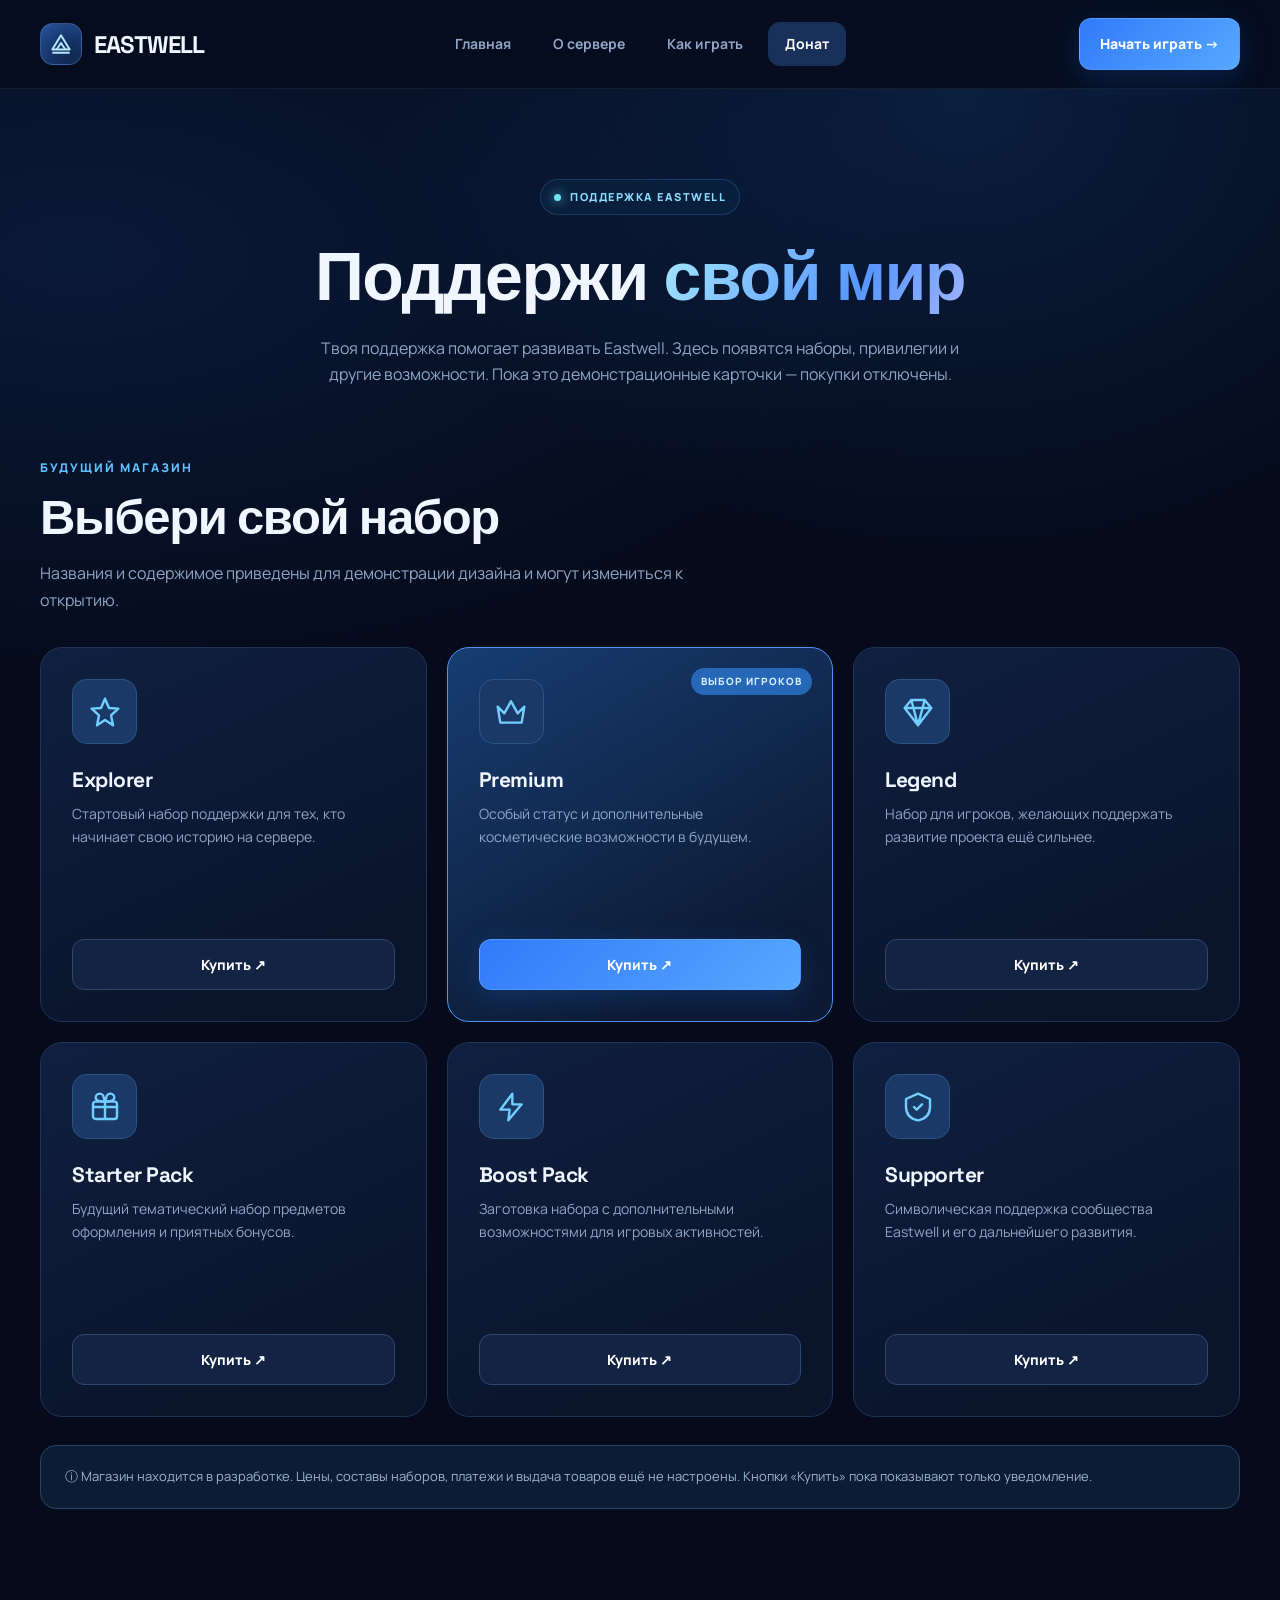
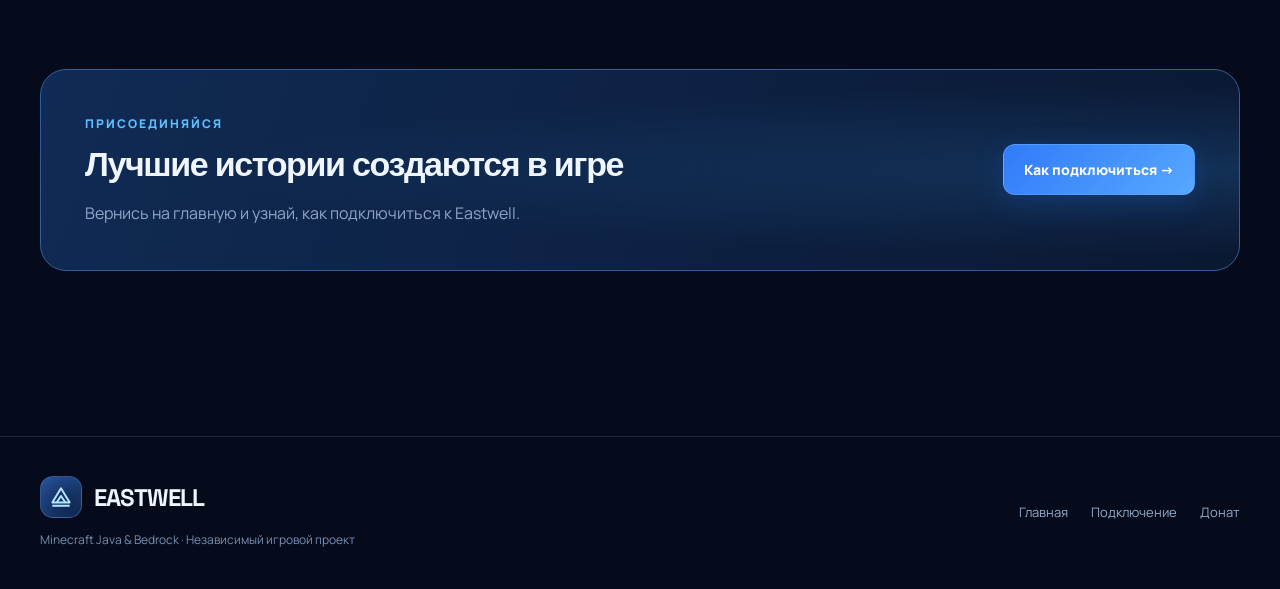
==== donate.html @ 443b8c9d "Build Eastwell website: donate.html" ====
<!doctype html><html lang="ru"><head><meta charset="utf-8"><meta name="viewport" content="width=device-width,initial-scale=1"><meta name="theme-color" content="#050b1b"><meta name="description" content="Поддержка Minecraft сервера Eastwell — будущие наборы и привилегии. Магазин в разработке."><title>Донат — Eastwell Minecraft</title><link rel="icon" href="./assets/favicon.svg" type="image/svg+xml"><link rel="stylesheet" href="./assets/style.css"></head><body><header class="site-header"><div class="wrap nav"><a class="brand" href="./index.html" aria-label="Eastwell — главная"><span class="brand-mark"><svg viewBox="0 0 24 24" fill="none" stroke="currentColor" stroke-width="1.8" stroke-linejoin="round" aria-hidden="true"><path d="m4 17 8-13 8 13H4Z"/><path d="m8 17 4-6 4 6M4 20h16"/></svg></span>EASTWELL</a><nav class="nav-links" id="main-navigation" aria-label="Главная навигация"><a href="./index.html" >Главная</a><a href="./index.html#features">О сервере</a><a href="./index.html#connect">Как играть</a><a href="./donate.html" aria-current="page">Донат</a></nav><a class="nav-action" href="./index.html#connect">Начать играть →</a><button class="menu-toggle" type="button" aria-label="Открыть меню" aria-controls="main-navigation" aria-expanded="false">☰</button></div></header><main class="wrap"><section class="page-hero"><div class="eyebrow"><span class="dot"></span> Поддержка Eastwell</div><h1>Поддержи <span>свой мир</span></h1><p class="page-lead">Твоя поддержка помогает развивать Eastwell. Здесь появятся наборы, привилегии и другие возможности. Пока это демонстрационные карточки — покупки отключены.</p></section><section class="section" style="padding-top:25px"><div class="section-top"><div><div class="section-kicker">Будущий магазин</div><h2>Выбери свой набор</h2><p class="section-desc">Названия и содержимое приведены для демонстрации дизайна и могут измениться к открытию.</p></div></div><div class="donation-grid"><article class="donation-card "><div class="icon-box"><svg viewBox="0 0 24 24" aria-hidden="true"><path d="m12 2 3 7 7 .5-5.5 5 1.5 7.5-6-4-6 4 1.5-7.5-5.5-5L9 9l3-7Z"/></svg></div><h3>Explorer</h3><p>Стартовый набор поддержки для тех, кто начинает свою историю на сервере.</p><button class="btn btn-secondary" data-soon type="button" aria-label="Купить Explorer — скоро">Купить ↗</button></article><article class="donation-card featured"><span class="tag">ВЫБОР ИГРОКОВ</span><div class="icon-box"><svg viewBox="0 0 24 24" aria-hidden="true"><path d="M2 8 7 13l5-9 5 9 5-5-2 12H4L2 8Z"/></svg></div><h3>Premium</h3><p>Особый статус и дополнительные косметические возможности в будущем.</p><button class="btn " data-soon type="button" aria-label="Купить Premium — скоро">Купить ↗</button></article><article class="donation-card "><div class="icon-box"><svg viewBox="0 0 24 24" aria-hidden="true"><path d="m7 3 10 0 5 6-10 13L2 9l5-6Zm-5 6h20M7 3l5 19 5-19"/></svg></div><h3>Legend</h3><p>Набор для игроков, желающих поддержать развитие проекта ещё сильнее.</p><button class="btn btn-secondary" data-soon type="button" aria-label="Купить Legend — скоро">Купить ↗</button></article><article class="donation-card "><div class="icon-box"><svg viewBox="0 0 24 24" aria-hidden="true"><rect x="3" y="8" width="18" height="13" rx="2"/><path d="M12 8v13M3 12h18M12 8S5 8 5 5a3 3 0 0 1 6 0l1 3Zm0 0s7 0 7-3a3 3 0 0 0-6 0l-1 3Z"/></svg></div><h3>Starter Pack</h3><p>Будущий тематический набор предметов оформления и приятных бонусов.</p><button class="btn btn-secondary" data-soon type="button" aria-label="Купить Starter Pack — скоро">Купить ↗</button></article><article class="donation-card "><div class="icon-box"><svg viewBox="0 0 24 24" aria-hidden="true"><path d="m13 2-9 12h7l-1 8 10-12h-7l0-8Z"/></svg></div><h3>Boost Pack</h3><p>Заготовка набора с дополнительными возможностями для игровых активностей.</p><button class="btn btn-secondary" data-soon type="button" aria-label="Купить Boost Pack — скоро">Купить ↗</button></article><article class="donation-card "><div class="icon-box"><svg viewBox="0 0 24 24" aria-hidden="true"><path d="m12 2 9 4v6c0 6-4 9-9 10-5-1-9-4-9-10V6l9-4Z"/><path d="m9 12 2 2 4-4"/></svg></div><h3>Supporter</h3><p>Символическая поддержка сообщества Eastwell и его дальнейшего развития.</p><button class="btn btn-secondary" data-soon type="button" aria-label="Купить Supporter — скоро">Купить ↗</button></article></div><div class="notice">ⓘ Магазин находится в разработке. Цены, составы наборов, платежи и выдача товаров ещё не настроены. Кнопки «Купить» пока показывают только уведомление.</div></section><section class="section"><div class="cta-panel"><div><div class="section-kicker">Присоединяйся</div><h2>Лучшие истории создаются в игре</h2><p>Вернись на главную и узнай, как подключиться к Eastwell.</p></div><a class="btn" href="./index.html#connect">Как подключиться →</a></div></section></main><footer class="site-footer"><div class="wrap footer-inner"><div><a class="brand" href="./index.html"><span class="brand-mark"><svg viewBox="0 0 24 24" fill="none" stroke="currentColor" stroke-width="1.8" stroke-linejoin="round" aria-hidden="true"><path d="m4 17 8-13 8 13H4Z"/><path d="m8 17 4-6 4 6M4 20h16"/></svg></span>EASTWELL</a><div class="footer-meta" style="margin-top:12px">Minecraft Java & Bedrock · Независимый игровой проект</div></div><div class="footer-links"><a href="./index.html">Главная</a><a href="./index.html#connect">Подключение</a><a href="./donate.html">Донат</a></div></div></footer><div class="toast" role="status" aria-live="polite"></div><script src="./assets/app.js" defer></script></body></html>
---- assets/style.css ----
@import url('https://fonts.googleapis.com/css2?family=Manrope:wght@400;500;600;700;800&family=Space+Grotesk:wght@500;600;700&display=swap');
:root{color-scheme:dark;--bg:#050b1b;--surface:#0b1730;--surface2:#101e3b;--border:#213357;--text:#f0f6ff;--muted:#91a5c6;--blue:#488bff;--cyan:#63d7ff;--radius:22px;--max:1200px}
*{box-sizing:border-box}html{scroll-behavior:smooth}body{margin:0;background:var(--bg);color:var(--text);font-family:Manrope,Arial,sans-serif;line-height:1.65;overflow-x:hidden}body:before{content:"";position:absolute;z-index:-1;inset:0 0 auto;height:850px;background:radial-gradient(ellipse at 75% 12%,#16488b52,transparent 43%),radial-gradient(ellipse at 6% 30%,#10285580,transparent 50%);pointer-events:none}a{color:inherit;text-decoration:none}button{font:inherit;cursor:pointer}button:focus-visible,a:focus-visible{outline:3px solid var(--cyan);outline-offset:4px}::selection{background:#377ef6;color:white}.wrap{width:min(var(--max),calc(100% - 48px));margin:auto}.site-header{position:sticky;top:0;z-index:20;backdrop-filter:blur(18px);background:#050c1cdb;border-bottom:1px solid #ffffff12}.nav{display:flex;align-items:center;justify-content:space-between;gap:24px;min-height:88px}.brand{display:inline-flex;align-items:center;gap:12px;font:700 24px "Space Grotesk",sans-serif;letter-spacing:-.8px}.brand-mark{width:42px;height:42px;display:grid;place-items:center;border:1px solid #527cbd88;border-radius:13px;background:linear-gradient(145deg,#244b93,#091b3e);box-shadow:inset 0 0 18px #58c6ff20;color:#b5e7ff}.brand-mark svg{width:26px;height:26px}.nav-links{display:flex;align-items:center;gap:8px}.nav-links a{padding:10px 17px;border-radius:12px;font-size:14px;font-weight:700;color:var(--muted);transition:.2s}.nav-links a:hover,.nav-links a[aria-current="page"]{color:white;background:#18305a}.nav-action,.btn{display:inline-flex;align-items:center;justify-content:center;gap:10px;padding:13px 20px;background:linear-gradient(135deg,#327af9,#56a8ff);color:white;border:1px solid #75b7ff66;border-radius:12px;font-size:14px;font-weight:800;box-shadow:0 8px 30px #1b74f235;transition:.2s}.btn:hover,.nav-action:hover{transform:translateY(-2px);filter:brightness(1.12)}.btn-secondary{background:#122343;border:1px solid #31486e;box-shadow:none}.btn svg,.nav-action svg{width:18px;height:18px}.menu-toggle{display:none;border:1px solid var(--border);border-radius:10px;background:var(--surface);color:white;width:43px;height:43px;align-items:center;justify-content:center}.hero{padding:110px 0 104px;display:grid;grid-template-columns:1.12fr .88fr;align-items:center;gap:40px}.eyebrow{display:inline-flex;gap:9px;align-items:center;border:1px solid #3671b25c;background:#0b2340b8;color:#8ddcff;padding:8px 13px;border-radius:50px;text-transform:uppercase;letter-spacing:1.5px;font-size:11px;font-weight:800}.eyebrow .dot{height:7px;width:7px;border-radius:50%;background:#6ce6ef;box-shadow:0 0 12px #65d8ff}h1,h2,h3,p{margin-top:0}h1,h2,h3{font-family:"Space Grotesk",sans-serif;line-height:1.1;letter-spacing:-1.4px}h1{font-size:clamp(48px,6vw,84px);margin:27px 0 25px}h1 span,.gradient{background:linear-gradient(120deg,#a6e9ff,#5796ff 65%,#a1b4ff);background-clip:text;-webkit-background-clip:text;color:transparent}.hero-lead{max-width:600px;color:#a5b9d4;font-size:17px;line-height:1.85}.hero-actions{display:flex;flex-wrap:wrap;gap:12px;margin-top:33px}.hero-notes{display:flex;flex-wrap:wrap;gap:23px;margin-top:35px;color:#8ca8ca;font-size:12px;font-weight:700}.hero-notes span:before{content:"✦";color:#5daeff;margin-right:7px}.hero-art{position:relative;min-height:430px;display:flex;align-items:center;justify-content:center}.orbit{position:absolute;width:350px;height:350px;border-radius:50%;border:1px solid #408de73c;box-shadow:0 0 90px #157bed2b,inset 0 0 70px #2b62aa21}.orbit:before,.orbit:after{content:"";position:absolute;inset:38px;border-radius:50%;border:1px dashed #448dd74a}.orbit:after{inset:80px;border-style:solid}.pixel-island{position:relative;width:315px;height:305px;transform:rotate(-12deg);filter:drop-shadow(0 35px 45px #0008)}.skyline{position:absolute;bottom:75px;left:24px;right:15px;height:190px;display:flex;gap:8px;align-items:end}.tower{flex:1;position:relative;background:linear-gradient(135deg,#3688d3,#17396e 70%);border:2px solid #63b4e557;clip-path:polygon(0 10%,25% 10%,25% 0,76% 0,76% 10%,100% 10%,100% 100%,0 100%);box-shadow:inset -13px 0 #061e4366}.tower:nth-child(1){height:105px}.tower:nth-child(2){height:175px}.tower:nth-child(3){height:135px}.tower:nth-child(4){height:195px}.tower:nth-child(5){height:120px}.tower:after{content:"";position:absolute;inset:25px 13px 12px;background:repeating-linear-gradient(90deg,#88e8ff 0 7px,transparent 7px 22px),repeating-linear-gradient(#0000 0 16px,#0f3460 16px 27px);opacity:.65;mix-blend-mode:screen}.island-base{position:absolute;left:6px;right:6px;bottom:24px;height:75px;background:linear-gradient(160deg,#3db4e7,#1e5dae 55%,#102e67);clip-path:polygon(4% 0,100% 0,77% 80%,48% 100%,17% 70%);border-top:9px solid #6fdaec}.art-label{position:absolute;background:#101f3ef0;border:1px solid #3e6195;padding:11px 15px;border-radius:12px;box-shadow:0 20px 40px #0007;font-size:12px;font-weight:800;color:#c1e8ff}.art-label.top{right:0;top:48px}.art-label.bottom{left:-15px;bottom:45px}.section{padding:80px 0}.section-top{display:flex;align-items:end;justify-content:space-between;gap:24px;margin-bottom:34px}.section-kicker{text-transform:uppercase;letter-spacing:2px;color:#5dc2ff;font-size:12px;font-weight:800;margin-bottom:13px}h2{font-size:clamp(32px,4vw,49px);margin:0 0 16px}.section-desc,.page-lead{color:var(--muted);max-width:650px;margin:0}.grid-3{display:grid;grid-template-columns:repeat(3,minmax(0,1fr));gap:18px}.feature-card,.connection-card,.donation-card,.info-panel{border:1px solid var(--border);background:linear-gradient(155deg,#112346d9,#0a142a 85%);border-radius:var(--radius);padding:29px;position:relative;overflow:hidden}.feature-card{min-height:245px}.feature-card:hover,.donation-card:hover{border-color:#407ab0;transform:translateY(-3px)}.feature-card,.donation-card{transition:.25s}.icon-box{width:53px;height:53px;display:grid;place-items:center;border-radius:15px;background:#1a3967;border:1px solid #427cb366;color:#72ceff;margin-bottom:27px}.icon-box svg{width:26px;height:26px;stroke:currentColor;fill:none;stroke-width:1.8;stroke-linecap:round;stroke-linejoin:round}.feature-card h3,.donation-card h3{font-size:21px;letter-spacing:-.5px;margin:0 0 11px}.feature-card p,.donation-card p{font-size:14px;color:var(--muted);margin:0}.connect-grid{display:grid;grid-template-columns:repeat(2,minmax(0,1fr));gap:20px}.connection-card{padding:31px}.card-head{display:flex;align-items:center;gap:16px;margin-bottom:26px}.edition-icon{width:55px;height:55px;display:grid;place-items:center;background:#182f57;border-radius:16px;color:#83d6ff;font-size:27px}.card-head h3{font-size:24px;margin:0 0 4px}.card-head small{color:var(--muted)}.detail-label{font-size:11px;color:#8098bb;font-weight:800;letter-spacing:1.3px;text-transform:uppercase;margin:18px 0 8px}.address-line{display:flex;align-items:center;justify-content:space-between;gap:12px;background:#050f24;border:1px solid #233c64;padding:12px 12px 12px 17px;border-radius:12px;min-height:57px}.address-line code{font-family:"Space Grotesk",monospace;font-size:17px;font-weight:700;color:#d8ebff;overflow-wrap:anywhere}.copy-button{flex-shrink:0;border:1px solid #395989;background:#183665;color:#d0e8ff;padding:8px 12px;border-radius:9px;font-size:12px;font-weight:800}.copy-button:hover{background:#24528b}.version-value{font-weight:700;color:#dce9ff}.connection-foot{color:#7995b6;font-size:12px;margin-top:18px}.cta-panel{display:flex;justify-content:space-between;align-items:center;gap:24px;border:1px solid #315e98;border-radius:26px;background:radial-gradient(ellipse at right,#2365a24f,transparent 60%),linear-gradient(110deg,#102b55,#0b1832);padding:44px}.cta-panel p{color:var(--muted);margin:0}.cta-panel h2{font-size:34px}.page-hero{padding:90px 0 45px;text-align:center}.page-hero h1{font-size:clamp(45px,6vw,68px);margin:25px 0 20px}.page-hero .page-lead{margin:auto}.donation-grid{display:grid;grid-template-columns:repeat(3,minmax(0,1fr));gap:20px}.donation-card{display:flex;flex-direction:column;padding:31px;min-height:375px}.donation-card .icon-box{width:65px;height:65px;margin-bottom:24px}.donation-card .icon-box svg{width:32px;height:32px}.donation-card p{margin-bottom:24px;flex:1}.donation-card .btn{width:100%}.donation-card.featured{border-color:#4b95fa;background:linear-gradient(150deg,#173d72,#0c1a33 80%)}.tag{position:absolute;right:20px;top:20px;font-size:10px;color:#d8edff;letter-spacing:1px;font-weight:800;background:#2667b8;border-radius:20px;padding:5px 10px}.notice{border:1px solid #274467;background:#0d1c35;border-radius:16px;padding:20px 24px;color:#9ab4d1;font-size:13px;margin-top:28px}.site-footer{border-top:1px solid #1b2a45;padding:39px 0;margin-top:85px}.footer-inner{display:flex;align-items:center;justify-content:space-between;gap:24px}.footer-meta{color:#7790b2;font-size:12px}.footer-links{display:flex;gap:23px;color:#95abca;font-size:13px}.footer-links a:hover{color:white}.toast{position:fixed;bottom:24px;left:50%;transform:translate(-50%,20px);background:#21487a;border:1px solid #63a8ff;color:white;padding:12px 20px;border-radius:12px;z-index:50;opacity:0;pointer-events:none;transition:.2s;box-shadow:0 12px 25px #0008}.toast.show{opacity:1;transform:translate(-50%,0)}@media(max-width:900px){.hero{grid-template-columns:1fr;padding:80px 0 40px}.hero-art{min-height:330px}.orbit{width:280px;height:280px}.grid-3,.donation-grid{grid-template-columns:repeat(2,minmax(0,1fr))}}@media(max-width:640px){.wrap{width:calc(100% - 32px)}.nav{min-height:70px}.brand{font-size:22px}.nav-action{display:none}.menu-toggle{display:flex}.nav-links{display:none;position:absolute;top:69px;left:0;right:0;background:#09152c;border-bottom:1px solid #2a4164;padding:14px 16px;flex-direction:column;align-items:stretch}.nav-links.open{display:flex}.nav-links a{display:block}.hero{padding:65px 0 30px;gap:0}.hero h1{font-size:clamp(46px,13vw,65px)}.hero-lead{font-size:15px}.hero-actions .btn{flex:1}.hero-art{min-height:275px;transform:scale(.83)}.art-label.top{right:-22px}.art-label.bottom{left:-17px}.section{padding:52px 0}.section-top{display:block}.grid-3,.connect-grid,.donation-grid{grid-template-columns:1fr}.feature-card{min-height:auto}.cta-panel{padding:28px;display:block}.cta-panel .btn{margin-top:22px}.page-hero{padding:64px 0 28px}.donation-card{min-height:320px}.footer-inner{flex-direction:column;align-items:flex-start}.site-footer{margin-top:55px}.footer-links{flex-wrap:wrap}}@media(prefers-reduced-motion:reduce){*,*:before,*:after{scroll-behavior:auto!important;transition:none!important}}
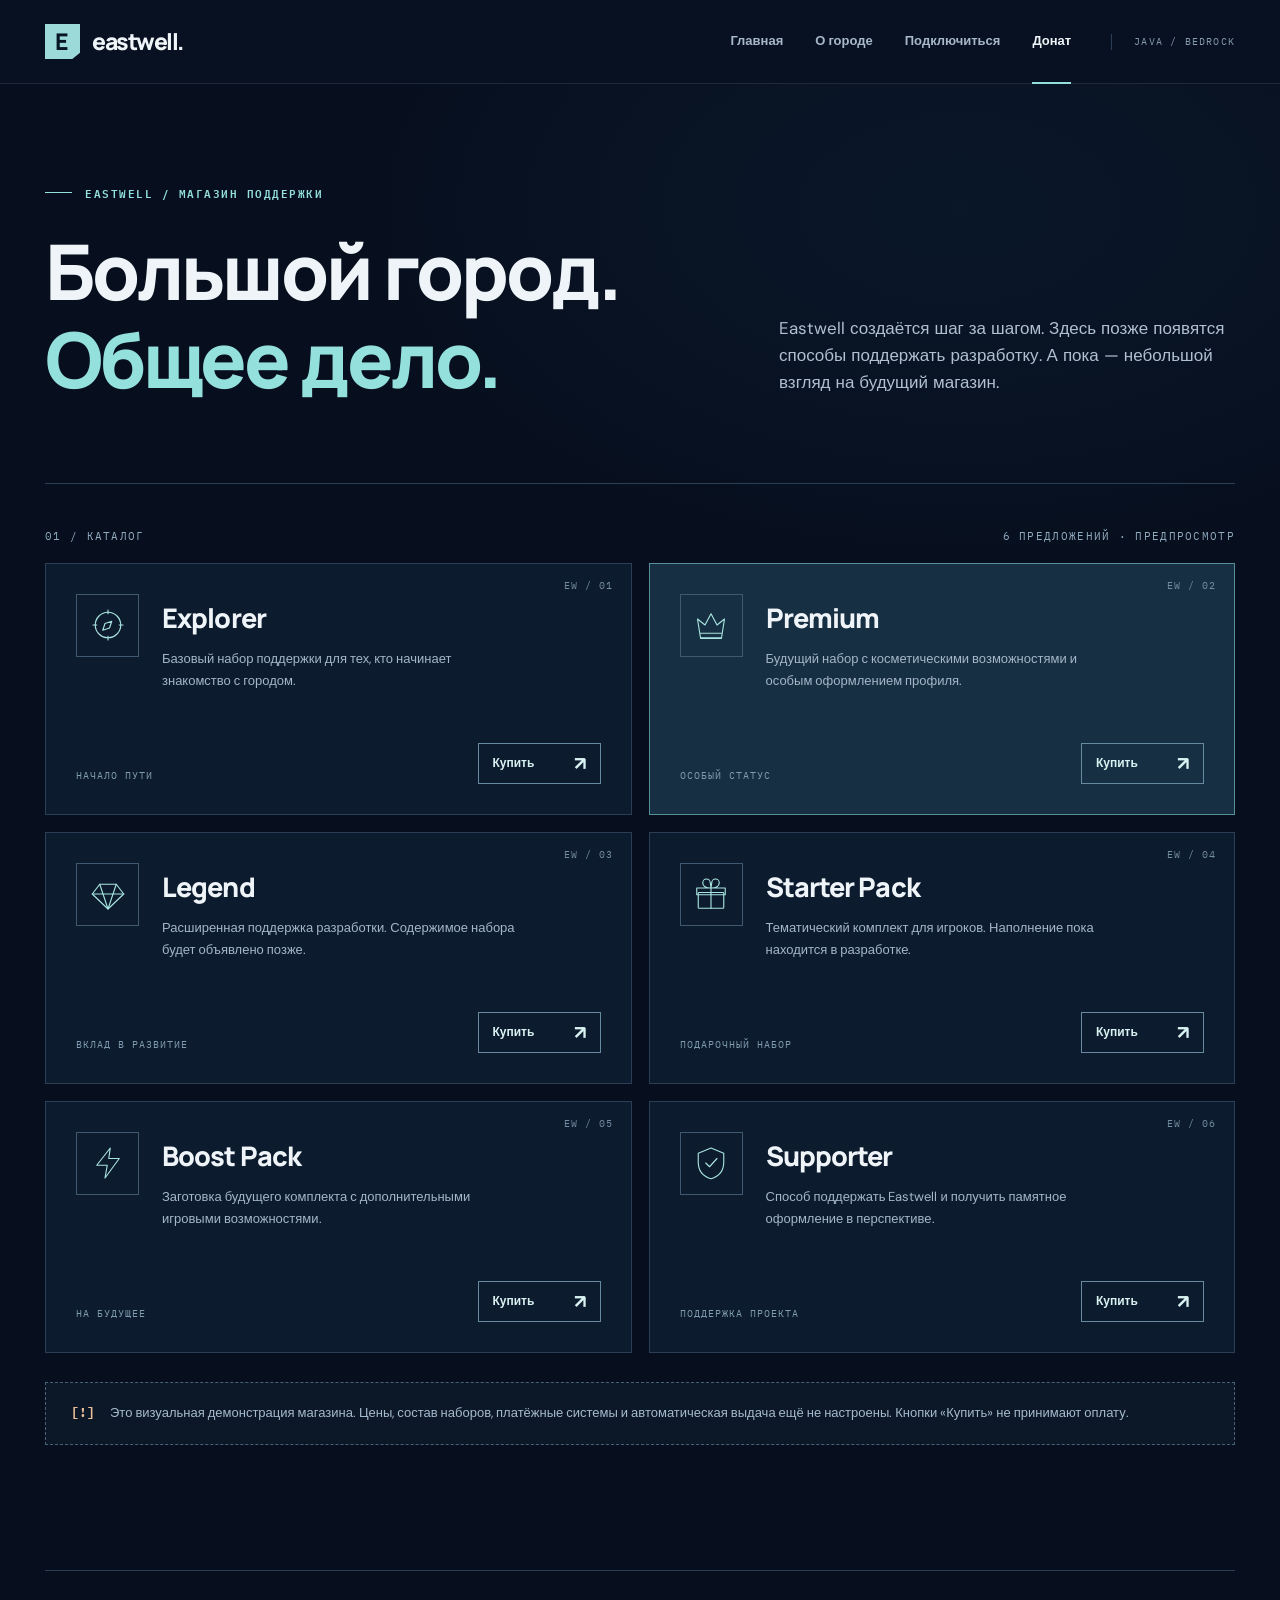
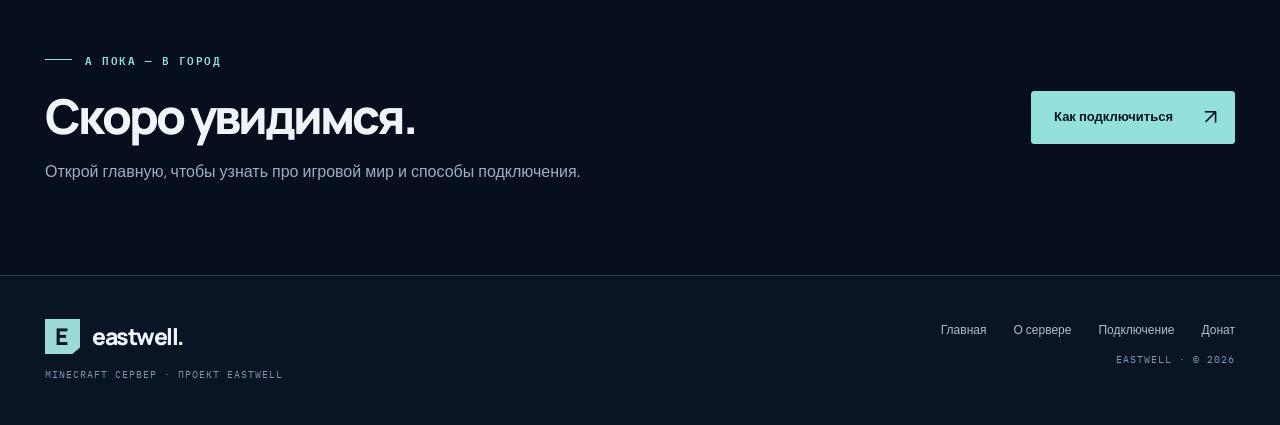
==== commit 5d4cb707: "Redesign donation preview as a custom editorial catalog with hand-drawn icons" ====
--- a/donate.html
+++ b/donate.html
@@ -1 +1,35 @@
-<!doctype html><html lang="ru"><head><meta charset="utf-8"><meta name="viewport" content="width=device-width,initial-scale=1"><meta name="theme-color" content="#050b1b"><meta name="description" content="Поддержка Minecraft сервера Eastwell — будущие наборы и привилегии. Магазин в разработке."><title>Донат — Eastwell Minecraft</title><link rel="icon" href="./assets/favicon.svg" type="image/svg+xml"><link rel="stylesheet" href="./assets/style.css"></head><body><header class="site-header"><div class="wrap nav"><a class="brand" href="./index.html" aria-label="Eastwell — главная"><span class="brand-mark"><svg viewBox="0 0 24 24" fill="none" stroke="currentColor" stroke-width="1.8" stroke-linejoin="round" aria-hidden="true"><path d="m4 17 8-13 8 13H4Z"/><path d="m8 17 4-6 4 6M4 20h16"/></svg></span>EASTWELL</a><nav class="nav-links" id="main-navigation" aria-label="Главная навигация"><a href="./index.html" >Главная</a><a href="./index.html#features">О сервере</a><a href="./index.html#connect">Как играть</a><a href="./donate.html" aria-current="page">Донат</a></nav><a class="nav-action" href="./index.html#connect">Начать играть →</a><button class="menu-toggle" type="button" aria-label="Открыть меню" aria-controls="main-navigation" aria-expanded="false">☰</button></div></header><main class="wrap"><section class="page-hero"><div class="eyebrow"><span class="dot"></span> Поддержка Eastwell</div><h1>Поддержи <span>свой мир</span></h1><p class="page-lead">Твоя поддержка помогает развивать Eastwell. Здесь появятся наборы, привилегии и другие возможности. Пока это демонстрационные карточки — покупки отключены.</p></section><section class="section" style="padding-top:25px"><div class="section-top"><div><div class="section-kicker">Будущий магазин</div><h2>Выбери свой набор</h2><p class="section-desc">Названия и содержимое приведены для демонстрации дизайна и могут измениться к открытию.</p></div></div><div class="donation-grid"><article class="donation-card "><div class="icon-box"><svg viewBox="0 0 24 24" aria-hidden="true"><path d="m12 2 3 7 7 .5-5.5 5 1.5 7.5-6-4-6 4 1.5-7.5-5.5-5L9 9l3-7Z"/></svg></div><h3>Explorer</h3><p>Стартовый набор поддержки для тех, кто начинает свою историю на сервере.</p><button class="btn btn-secondary" data-soon type="button" aria-label="Купить Explorer — скоро">Купить ↗</button></article><article class="donation-card featured"><span class="tag">ВЫБОР ИГРОКОВ</span><div class="icon-box"><svg viewBox="0 0 24 24" aria-hidden="true"><path d="M2 8 7 13l5-9 5 9 5-5-2 12H4L2 8Z"/></svg></div><h3>Premium</h3><p>Особый статус и дополнительные косметические возможности в будущем.</p><button class="btn " data-soon type="button" aria-label="Купить Premium — скоро">Купить ↗</button></article><article class="donation-card "><div class="icon-box"><svg viewBox="0 0 24 24" aria-hidden="true"><path d="m7 3 10 0 5 6-10 13L2 9l5-6Zm-5 6h20M7 3l5 19 5-19"/></svg></div><h3>Legend</h3><p>Набор для игроков, желающих поддержать развитие проекта ещё сильнее.</p><button class="btn btn-secondary" data-soon type="button" aria-label="Купить Legend — скоро">Купить ↗</button></article><article class="donation-card "><div class="icon-box"><svg viewBox="0 0 24 24" aria-hidden="true"><rect x="3" y="8" width="18" height="13" rx="2"/><path d="M12 8v13M3 12h18M12 8S5 8 5 5a3 3 0 0 1 6 0l1 3Zm0 0s7 0 7-3a3 3 0 0 0-6 0l-1 3Z"/></svg></div><h3>Starter Pack</h3><p>Будущий тематический набор предметов оформления и приятных бонусов.</p><button class="btn btn-secondary" data-soon type="button" aria-label="Купить Starter Pack — скоро">Купить ↗</button></article><article class="donation-card "><div class="icon-box"><svg viewBox="0 0 24 24" aria-hidden="true"><path d="m13 2-9 12h7l-1 8 10-12h-7l0-8Z"/></svg></div><h3>Boost Pack</h3><p>Заготовка набора с дополнительными возможностями для игровых активностей.</p><button class="btn btn-secondary" data-soon type="button" aria-label="Купить Boost Pack — скоро">Купить ↗</button></article><article class="donation-card "><div class="icon-box"><svg viewBox="0 0 24 24" aria-hidden="true"><path d="m12 2 9 4v6c0 6-4 9-9 10-5-1-9-4-9-10V6l9-4Z"/><path d="m9 12 2 2 4-4"/></svg></div><h3>Supporter</h3><p>Символическая поддержка сообщества Eastwell и его дальнейшего развития.</p><button class="btn btn-secondary" data-soon type="button" aria-label="Купить Supporter — скоро">Купить ↗</button></article></div><div class="notice">ⓘ Магазин находится в разработке. Цены, составы наборов, платежи и выдача товаров ещё не настроены. Кнопки «Купить» пока показывают только уведомление.</div></section><section class="section"><div class="cta-panel"><div><div class="section-kicker">Присоединяйся</div><h2>Лучшие истории создаются в игре</h2><p>Вернись на главную и узнай, как подключиться к Eastwell.</p></div><a class="btn" href="./index.html#connect">Как подключиться →</a></div></section></main><footer class="site-footer"><div class="wrap footer-inner"><div><a class="brand" href="./index.html"><span class="brand-mark"><svg viewBox="0 0 24 24" fill="none" stroke="currentColor" stroke-width="1.8" stroke-linejoin="round" aria-hidden="true"><path d="m4 17 8-13 8 13H4Z"/><path d="m8 17 4-6 4 6M4 20h16"/></svg></span>EASTWELL</a><div class="footer-meta" style="margin-top:12px">Minecraft Java & Bedrock · Независимый игровой проект</div></div><div class="footer-links"><a href="./index.html">Главная</a><a href="./index.html#connect">Подключение</a><a href="./donate.html">Донат</a></div></div></footer><div class="toast" role="status" aria-live="polite"></div><script src="./assets/app.js" defer></script></body></html>+<!doctype html>
+<html lang="ru">
+<head>
+<meta charset="utf-8">
+<meta name="viewport" content="width=device-width, initial-scale=1">
+<meta name="theme-color" content="#070f1e">
+<meta name="description" content="Будущий магазин поддержки Minecraft сервера Eastwell. Все позиции демонстрационные, покупки пока недоступны.">
+<title>Магазин поддержки — Eastwell</title>
+<link rel="icon" href="./assets/favicon.svg" type="image/svg+xml">
+<link rel="stylesheet" href="./assets/style.css">
+</head>
+<body>
+<header class="site-header"><div class="wrap nav"><a class="brand" href="./index.html" aria-label="Eastwell — на главную"><span class="brand-mark" aria-hidden="true">E</span>eastwell.</a><nav id="main-navigation" class="nav-links" aria-label="Навигация по сайту"><a href="./index.html">Главная</a><a href="./index.html#about">О городе</a><a href="./index.html#connect">Подключиться</a><a href="./donate.html" aria-current="page">Донат</a></nav><span class="nav-meta">Java / Bedrock</span><button class="menu-toggle" type="button" aria-label="Открыть меню" aria-controls="main-navigation" aria-expanded="false">☰</button></div></header>
+<main class="wrap">
+<section class="donate-head">
+<div><div class="eyebrow">Eastwell / магазин поддержки</div><h1>Большой город.<br><em>Общее дело.</em></h1></div>
+<p>Eastwell создаётся шаг за шагом. Здесь позже появятся способы поддержать разработку. А пока — небольшой взгляд на будущий магазин.</p>
+</section>
+<section class="section" style="padding-top:20px">
+<div class="catalog-heading"><span>01 / Каталог</span><span>6 предложений · Предпросмотр</span></div>
+<div class="offer-list">
+<article class="offer " data-reveal data-delay="1"><span class="offer-num">EW / 01</span><div class="offer-icon"><svg viewBox="0 0 48 48" aria-hidden="true"><circle cx="24" cy="24" r="17"/><path d="m29 19-3 9-9 3 3-9 9-3Z"/><path d="M24 4v5m0 30v5M4 24h5m30 0h5"/></svg></div><div class="offer-text"><h3>Explorer</h3><p>Базовый набор поддержки для тех, кто начинает знакомство с городом.</p></div><div class="offer-foot"><span class="offer-tag">Начало пути</span><button class="shop-button" type="button" data-soon aria-label="Купить Explorer, скоро">Купить <span class="arrow" aria-hidden="true">↗</span></button></div></article>
+<article class="offer featured" data-reveal data-delay="2"><span class="offer-num">EW / 02</span><div class="offer-icon"><svg viewBox="0 0 48 48" aria-hidden="true"><path d="m6 16 10 8 8-15 8 15 10-8-4 25H10L6 16Z"/><path d="M10 35h28M10 42h28"/></svg></div><div class="offer-text"><h3>Premium</h3><p>Будущий набор с косметическими возможностями и особым оформлением профиля.</p></div><div class="offer-foot"><span class="offer-tag">Особый статус</span><button class="shop-button" type="button" data-soon aria-label="Купить Premium, скоро">Купить <span class="arrow" aria-hidden="true">↗</span></button></div></article>
+<article class="offer " data-reveal data-delay="1"><span class="offer-num">EW / 03</span><div class="offer-icon"><svg viewBox="0 0 48 48" aria-hidden="true"><path d="M13 11h22l10 13-21 20L3 24l10-13Z"/><path d="M3 24h42M13 11l11 33 11-33"/></svg></div><div class="offer-text"><h3>Legend</h3><p>Расширенная поддержка разработки. Содержимое набора будет объявлено позже.</p></div><div class="offer-foot"><span class="offer-tag">Вклад в развитие</span><button class="shop-button" type="button" data-soon aria-label="Купить Legend, скоро">Купить <span class="arrow" aria-hidden="true">↗</span></button></div></article>
+<article class="offer " data-reveal data-delay="2"><span class="offer-num">EW / 04</span><div class="offer-icon"><svg viewBox="0 0 48 48" aria-hidden="true"><rect x="7" y="22" width="34" height="21" rx="1"/><path d="M5 16h38v9H5zM24 16v27M24 16C17 16 13 13 13 9a5 5 0 0 1 10 0l1 7Zm0 0c7 0 11-3 11-7a5 5 0 0 0-10 0l-1 7Z"/></svg></div><div class="offer-text"><h3>Starter Pack</h3><p>Тематический комплект для игроков. Наполнение пока находится в разработке.</p></div><div class="offer-foot"><span class="offer-tag">Подарочный набор</span><button class="shop-button" type="button" data-soon aria-label="Купить Starter Pack, скоро">Купить <span class="arrow" aria-hidden="true">↗</span></button></div></article>
+<article class="offer " data-reveal data-delay="1"><span class="offer-num">EW / 05</span><div class="offer-icon"><svg viewBox="0 0 48 48" aria-hidden="true"><path d="M27 4 9 27h14l-3 17 19-26H25l2-14Z"/></svg></div><div class="offer-text"><h3>Boost Pack</h3><p>Заготовка будущего комплекта с дополнительными игровыми возможностями.</p></div><div class="offer-foot"><span class="offer-tag">На будущее</span><button class="shop-button" type="button" data-soon aria-label="Купить Boost Pack, скоро">Купить <span class="arrow" aria-hidden="true">↗</span></button></div></article>
+<article class="offer " data-reveal data-delay="2"><span class="offer-num">EW / 06</span><div class="offer-icon"><svg viewBox="0 0 48 48" aria-hidden="true"><path d="M24 4 41 11v12c0 13-7 19-17 22C14 42 7 36 7 23V11L24 4Z"/><path d="m17 24 5 5 10-11"/></svg></div><div class="offer-text"><h3>Supporter</h3><p>Способ поддержать Eastwell и получить памятное оформление в перспективе.</p></div><div class="offer-foot"><span class="offer-tag">Поддержка проекта</span><button class="shop-button" type="button" data-soon aria-label="Купить Supporter, скоро">Купить <span class="arrow" aria-hidden="true">↗</span></button></div></article>
+</div>
+<div class="shop-note" data-reveal><strong>[!]</strong><div>Это визуальная демонстрация магазина. Цены, состав наборов, платёжные системы и автоматическая выдача ещё не настроены. Кнопки «Купить» не принимают оплату.</div></div>
+</section>
+<section class="closing" data-reveal><div><div class="eyebrow">А пока — в город</div><h2>Скоро увидимся.</h2><p>Открой главную, чтобы узнать про игровой мир и способы подключения.</p></div><a href="./index.html#connect" class="button">Как подключиться <span class="arrow" aria-hidden="true">↗</span></a></section>
+</main>
+<footer class="site-footer"><div class="wrap footer-inner"><div><a class="brand" href="./index.html" aria-label="Eastwell — на главную"><span class="brand-mark" aria-hidden="true">E</span>eastwell.</a><p class="footer-copy">Minecraft сервер · проект Eastwell</p></div><div class="footer-right"><div class="footer-links"><a href="./index.html">Главная</a><a href="./index.html#about">О сервере</a><a href="./index.html#connect">Подключение</a><a href="./donate.html">Донат</a></div><p class="footer-copy">Eastwell · © <span data-year>2026</span></p></div></div></footer><div class="toast" role="status" aria-live="polite"></div><script src="./assets/app.js" defer></script>
+</body>
+</html>
--- a/assets/style.css
+++ b/assets/style.css
@@ -1,3 +1,139 @@
-@import url('https://fonts.googleapis.com/css2?family=Manrope:wght@400;500;600;700;800&family=Space+Grotesk:wght@500;600;700&display=swap');
-:root{color-scheme:dark;--bg:#050b1b;--surface:#0b1730;--surface2:#101e3b;--border:#213357;--text:#f0f6ff;--muted:#91a5c6;--blue:#488bff;--cyan:#63d7ff;--radius:22px;--max:1200px}
-*{box-sizing:border-box}html{scroll-behavior:smooth}body{margin:0;background:var(--bg);color:var(--text);font-family:Manrope,Arial,sans-serif;line-height:1.65;overflow-x:hidden}body:before{content:"";position:absolute;z-index:-1;inset:0 0 auto;height:850px;background:radial-gradient(ellipse at 75% 12%,#16488b52,transparent 43%),radial-gradient(ellipse at 6% 30%,#10285580,transparent 50%);pointer-events:none}a{color:inherit;text-decoration:none}button{font:inherit;cursor:pointer}button:focus-visible,a:focus-visible{outline:3px solid var(--cyan);outline-offset:4px}::selection{background:#377ef6;color:white}.wrap{width:min(var(--max),calc(100% - 48px));margin:auto}.site-header{position:sticky;top:0;z-index:20;backdrop-filter:blur(18px);background:#050c1cdb;border-bottom:1px solid #ffffff12}.nav{display:flex;align-items:center;justify-content:space-between;gap:24px;min-height:88px}.brand{display:inline-flex;align-items:center;gap:12px;font:700 24px "Space Grotesk",sans-serif;letter-spacing:-.8px}.brand-mark{width:42px;height:42px;display:grid;place-items:center;border:1px solid #527cbd88;border-radius:13px;background:linear-gradient(145deg,#244b93,#091b3e);box-shadow:inset 0 0 18px #58c6ff20;color:#b5e7ff}.brand-mark svg{width:26px;height:26px}.nav-links{display:flex;align-items:center;gap:8px}.nav-links a{padding:10px 17px;border-radius:12px;font-size:14px;font-weight:700;color:var(--muted);transition:.2s}.nav-links a:hover,.nav-links a[aria-current="page"]{color:white;background:#18305a}.nav-action,.btn{display:inline-flex;align-items:center;justify-content:center;gap:10px;padding:13px 20px;background:linear-gradient(135deg,#327af9,#56a8ff);color:white;border:1px solid #75b7ff66;border-radius:12px;font-size:14px;font-weight:800;box-shadow:0 8px 30px #1b74f235;transition:.2s}.btn:hover,.nav-action:hover{transform:translateY(-2px);filter:brightness(1.12)}.btn-secondary{background:#122343;border:1px solid #31486e;box-shadow:none}.btn svg,.nav-action svg{width:18px;height:18px}.menu-toggle{display:none;border:1px solid var(--border);border-radius:10px;background:var(--surface);color:white;width:43px;height:43px;align-items:center;justify-content:center}.hero{padding:110px 0 104px;display:grid;grid-template-columns:1.12fr .88fr;align-items:center;gap:40px}.eyebrow{display:inline-flex;gap:9px;align-items:center;border:1px solid #3671b25c;background:#0b2340b8;color:#8ddcff;padding:8px 13px;border-radius:50px;text-transform:uppercase;letter-spacing:1.5px;font-size:11px;font-weight:800}.eyebrow .dot{height:7px;width:7px;border-radius:50%;background:#6ce6ef;box-shadow:0 0 12px #65d8ff}h1,h2,h3,p{margin-top:0}h1,h2,h3{font-family:"Space Grotesk",sans-serif;line-height:1.1;letter-spacing:-1.4px}h1{font-size:clamp(48px,6vw,84px);margin:27px 0 25px}h1 span,.gradient{background:linear-gradient(120deg,#a6e9ff,#5796ff 65%,#a1b4ff);background-clip:text;-webkit-background-clip:text;color:transparent}.hero-lead{max-width:600px;color:#a5b9d4;font-size:17px;line-height:1.85}.hero-actions{display:flex;flex-wrap:wrap;gap:12px;margin-top:33px}.hero-notes{display:flex;flex-wrap:wrap;gap:23px;margin-top:35px;color:#8ca8ca;font-size:12px;font-weight:700}.hero-notes span:before{content:"✦";color:#5daeff;margin-right:7px}.hero-art{position:relative;min-height:430px;display:flex;align-items:center;justify-content:center}.orbit{position:absolute;width:350px;height:350px;border-radius:50%;border:1px solid #408de73c;box-shadow:0 0 90px #157bed2b,inset 0 0 70px #2b62aa21}.orbit:before,.orbit:after{content:"";position:absolute;inset:38px;border-radius:50%;border:1px dashed #448dd74a}.orbit:after{inset:80px;border-style:solid}.pixel-island{position:relative;width:315px;height:305px;transform:rotate(-12deg);filter:drop-shadow(0 35px 45px #0008)}.skyline{position:absolute;bottom:75px;left:24px;right:15px;height:190px;display:flex;gap:8px;align-items:end}.tower{flex:1;position:relative;background:linear-gradient(135deg,#3688d3,#17396e 70%);border:2px solid #63b4e557;clip-path:polygon(0 10%,25% 10%,25% 0,76% 0,76% 10%,100% 10%,100% 100%,0 100%);box-shadow:inset -13px 0 #061e4366}.tower:nth-child(1){height:105px}.tower:nth-child(2){height:175px}.tower:nth-child(3){height:135px}.tower:nth-child(4){height:195px}.tower:nth-child(5){height:120px}.tower:after{content:"";position:absolute;inset:25px 13px 12px;background:repeating-linear-gradient(90deg,#88e8ff 0 7px,transparent 7px 22px),repeating-linear-gradient(#0000 0 16px,#0f3460 16px 27px);opacity:.65;mix-blend-mode:screen}.island-base{position:absolute;left:6px;right:6px;bottom:24px;height:75px;background:linear-gradient(160deg,#3db4e7,#1e5dae 55%,#102e67);clip-path:polygon(4% 0,100% 0,77% 80%,48% 100%,17% 70%);border-top:9px solid #6fdaec}.art-label{position:absolute;background:#101f3ef0;border:1px solid #3e6195;padding:11px 15px;border-radius:12px;box-shadow:0 20px 40px #0007;font-size:12px;font-weight:800;color:#c1e8ff}.art-label.top{right:0;top:48px}.art-label.bottom{left:-15px;bottom:45px}.section{padding:80px 0}.section-top{display:flex;align-items:end;justify-content:space-between;gap:24px;margin-bottom:34px}.section-kicker{text-transform:uppercase;letter-spacing:2px;color:#5dc2ff;font-size:12px;font-weight:800;margin-bottom:13px}h2{font-size:clamp(32px,4vw,49px);margin:0 0 16px}.section-desc,.page-lead{color:var(--muted);max-width:650px;margin:0}.grid-3{display:grid;grid-template-columns:repeat(3,minmax(0,1fr));gap:18px}.feature-card,.connection-card,.donation-card,.info-panel{border:1px solid var(--border);background:linear-gradient(155deg,#112346d9,#0a142a 85%);border-radius:var(--radius);padding:29px;position:relative;overflow:hidden}.feature-card{min-height:245px}.feature-card:hover,.donation-card:hover{border-color:#407ab0;transform:translateY(-3px)}.feature-card,.donation-card{transition:.25s}.icon-box{width:53px;height:53px;display:grid;place-items:center;border-radius:15px;background:#1a3967;border:1px solid #427cb366;color:#72ceff;margin-bottom:27px}.icon-box svg{width:26px;height:26px;stroke:currentColor;fill:none;stroke-width:1.8;stroke-linecap:round;stroke-linejoin:round}.feature-card h3,.donation-card h3{font-size:21px;letter-spacing:-.5px;margin:0 0 11px}.feature-card p,.donation-card p{font-size:14px;color:var(--muted);margin:0}.connect-grid{display:grid;grid-template-columns:repeat(2,minmax(0,1fr));gap:20px}.connection-card{padding:31px}.card-head{display:flex;align-items:center;gap:16px;margin-bottom:26px}.edition-icon{width:55px;height:55px;display:grid;place-items:center;background:#182f57;border-radius:16px;color:#83d6ff;font-size:27px}.card-head h3{font-size:24px;margin:0 0 4px}.card-head small{color:var(--muted)}.detail-label{font-size:11px;color:#8098bb;font-weight:800;letter-spacing:1.3px;text-transform:uppercase;margin:18px 0 8px}.address-line{display:flex;align-items:center;justify-content:space-between;gap:12px;background:#050f24;border:1px solid #233c64;padding:12px 12px 12px 17px;border-radius:12px;min-height:57px}.address-line code{font-family:"Space Grotesk",monospace;font-size:17px;font-weight:700;color:#d8ebff;overflow-wrap:anywhere}.copy-button{flex-shrink:0;border:1px solid #395989;background:#183665;color:#d0e8ff;padding:8px 12px;border-radius:9px;font-size:12px;font-weight:800}.copy-button:hover{background:#24528b}.version-value{font-weight:700;color:#dce9ff}.connection-foot{color:#7995b6;font-size:12px;margin-top:18px}.cta-panel{display:flex;justify-content:space-between;align-items:center;gap:24px;border:1px solid #315e98;border-radius:26px;background:radial-gradient(ellipse at right,#2365a24f,transparent 60%),linear-gradient(110deg,#102b55,#0b1832);padding:44px}.cta-panel p{color:var(--muted);margin:0}.cta-panel h2{font-size:34px}.page-hero{padding:90px 0 45px;text-align:center}.page-hero h1{font-size:clamp(45px,6vw,68px);margin:25px 0 20px}.page-hero .page-lead{margin:auto}.donation-grid{display:grid;grid-template-columns:repeat(3,minmax(0,1fr));gap:20px}.donation-card{display:flex;flex-direction:column;padding:31px;min-height:375px}.donation-card .icon-box{width:65px;height:65px;margin-bottom:24px}.donation-card .icon-box svg{width:32px;height:32px}.donation-card p{margin-bottom:24px;flex:1}.donation-card .btn{width:100%}.donation-card.featured{border-color:#4b95fa;background:linear-gradient(150deg,#173d72,#0c1a33 80%)}.tag{position:absolute;right:20px;top:20px;font-size:10px;color:#d8edff;letter-spacing:1px;font-weight:800;background:#2667b8;border-radius:20px;padding:5px 10px}.notice{border:1px solid #274467;background:#0d1c35;border-radius:16px;padding:20px 24px;color:#9ab4d1;font-size:13px;margin-top:28px}.site-footer{border-top:1px solid #1b2a45;padding:39px 0;margin-top:85px}.footer-inner{display:flex;align-items:center;justify-content:space-between;gap:24px}.footer-meta{color:#7790b2;font-size:12px}.footer-links{display:flex;gap:23px;color:#95abca;font-size:13px}.footer-links a:hover{color:white}.toast{position:fixed;bottom:24px;left:50%;transform:translate(-50%,20px);background:#21487a;border:1px solid #63a8ff;color:white;padding:12px 20px;border-radius:12px;z-index:50;opacity:0;pointer-events:none;transition:.2s;box-shadow:0 12px 25px #0008}.toast.show{opacity:1;transform:translate(-50%,0)}@media(max-width:900px){.hero{grid-template-columns:1fr;padding:80px 0 40px}.hero-art{min-height:330px}.orbit{width:280px;height:280px}.grid-3,.donation-grid{grid-template-columns:repeat(2,minmax(0,1fr))}}@media(max-width:640px){.wrap{width:calc(100% - 32px)}.nav{min-height:70px}.brand{font-size:22px}.nav-action{display:none}.menu-toggle{display:flex}.nav-links{display:none;position:absolute;top:69px;left:0;right:0;background:#09152c;border-bottom:1px solid #2a4164;padding:14px 16px;flex-direction:column;align-items:stretch}.nav-links.open{display:flex}.nav-links a{display:block}.hero{padding:65px 0 30px;gap:0}.hero h1{font-size:clamp(46px,13vw,65px)}.hero-lead{font-size:15px}.hero-actions .btn{flex:1}.hero-art{min-height:275px;transform:scale(.83)}.art-label.top{right:-22px}.art-label.bottom{left:-17px}.section{padding:52px 0}.section-top{display:block}.grid-3,.connect-grid,.donation-grid{grid-template-columns:1fr}.feature-card{min-height:auto}.cta-panel{padding:28px;display:block}.cta-panel .btn{margin-top:22px}.page-hero{padding:64px 0 28px}.donation-card{min-height:320px}.footer-inner{flex-direction:column;align-items:flex-start}.site-footer{margin-top:55px}.footer-links{flex-wrap:wrap}}@media(prefers-reduced-motion:reduce){*,*:before,*:after{scroll-behavior:auto!important;transition:none!important}}
+@import url('https://fonts.googleapis.com/css2?family=DM+Sans:wght@400;500;600;700&family=IBM+Plex+Mono:wght@400;500;600&family=Manrope:wght@500;600;700;800&display=swap');
+:root{color-scheme:dark;--ink:#070f1e;--panel:#101d31;--panel-hi:#16263e;--line:#2c3d56;--muted:#95a8be;--white:#eef4f8;--aqua:#93e0dc;--blue:#82adcf;--gold:#eac196;--max:1190px}
+*,*:before,*:after{box-sizing:border-box}
+html{scroll-behavior:smooth;scroll-padding-top:100px}
+body{margin:0;min-width:320px;background:var(--ink);color:var(--white);font-family:'DM Sans',Arial,sans-serif;line-height:1.6;-webkit-font-smoothing:antialiased}
+body:before{content:"";position:absolute;z-index:-1;pointer-events:none;top:0;left:0;width:100%;height:900px;background:radial-gradient(ellipse 65% 55% at 75% 23%,#163a582f,transparent 75%)}
+::selection{background:#558e9b;color:#fff}
+a{color:inherit;text-decoration:none}button{color:inherit;font:inherit;cursor:pointer}
+a:focus-visible,button:focus-visible{outline:2px solid var(--aqua);outline-offset:5px}
+button:disabled{cursor:not-allowed;opacity:.43}
+img{display:block;max-width:100%}
+.wrap{width:min(var(--max),calc(100% - 64px));margin-inline:auto}
+.mono,.eyebrow,.section-index,.chip,.mini-heading,.copy-button,.nav-meta,.edition,.offer-num,.footer-copy,.city-caption,.hero-small,.terminal-key,.pill{font-family:'IBM Plex Mono',monospace}
+.site-header{position:sticky;top:0;z-index:20;border-bottom:1px solid #ffffff18;background:#081222ed;backdrop-filter:blur(20px);-webkit-backdrop-filter:blur(20px)}
+.nav{display:flex;align-items:center;gap:40px;min-height:83px}
+.brand{display:inline-flex;align-items:center;gap:12px;white-space:nowrap;font-family:Manrope,sans-serif;font-size:23px;font-weight:800;letter-spacing:-1.5px}
+.brand-mark{display:flex;align-items:center;justify-content:center;background:#9bdad9;color:#081624;width:35px;height:35px;clip-path:polygon(0 0,100% 0,100% 82%,78% 100%,0 100%);font-family:Manrope,sans-serif;font-size:23px;font-weight:800;letter-spacing:-3px;padding-right:5px}
+.brand:hover .brand-mark{transform:rotate(-7deg)}
+.brand-mark{transition:transform .28s}
+.nav-links{display:flex;align-items:center;gap:32px;margin-left:auto}
+.nav-links a{font-size:13px;font-weight:700;color:#a7b8c9;transition:color .2s;position:relative}
+.nav-links a:hover,.nav-links a[aria-current=page]{color:var(--white)}
+.nav-links a[aria-current=page]:after{content:"";position:absolute;left:0;right:0;bottom:-32px;height:2px;background:var(--aqua)}
+.nav-meta{font-size:10px;text-transform:uppercase;letter-spacing:1.2px;color:#869aad;border-left:1px solid var(--line);padding-left:22px;white-space:nowrap}
+.menu-toggle{display:none;border:1px solid var(--line);background:#13243a;width:42px;height:42px;align-items:center;justify-content:center;font-size:23px;border-radius:3px}
+.hero-shell{border-bottom:1px solid var(--line)}
+.hero{display:grid;grid-template-columns:1fr 1.06fr;min-height:675px;gap:48px;align-items:center;padding-top:58px;padding-bottom:65px}
+.hero-copy{padding:35px 0;position:relative;z-index:1}
+.eyebrow{display:flex;align-items:center;gap:13px;text-transform:uppercase;font-size:11px;font-weight:600;letter-spacing:1.5px;color:var(--aqua)}
+.eyebrow:before{content:"";display:inline-block;width:27px;height:1px;background:var(--aqua)}
+.hero-title{font-family:Manrope,sans-serif;font-weight:800;font-size:clamp(52px,6.2vw,91px);letter-spacing:-6px;line-height:1.085;margin:30px 0 26px}
+.hero-title em{font-style:normal;color:var(--aqua)}
+.hero-desc{max-width:510px;font-size:17px;color:#a9b9c9;line-height:1.85;margin:0}
+.hero-actions{display:flex;align-items:center;flex-wrap:wrap;gap:21px;margin-top:36px}
+.button{display:inline-flex;align-items:center;justify-content:space-between;gap:31px;min-height:53px;padding:12px 17px 12px 22px;background:var(--aqua);color:#061521;border:1px solid var(--aqua);font-size:13px;font-weight:800;border-radius:3px;transition:background .23s,color .23s,transform .23s,box-shadow .23s}
+.button:hover{transform:translateY(-3px);background:#c1fff0;box-shadow:0 8px 23px #94e0dc21}
+.button .arrow{font-size:21px;line-height:1;font-weight:400;transition:transform .23s}
+.button:hover .arrow{transform:translate(3px,-3px)}
+.button.ghost{background:transparent;color:var(--white);border-color:#536378}
+.button.ghost:hover{background:#16263d}
+.hero-small{display:flex;align-items:center;gap:14px;margin-top:62px;color:#869bb0;font-size:10px;text-transform:uppercase;letter-spacing:1.1px}
+.hero-small .dash{width:36px;height:1px;background:#53667c}
+.city-frame{position:relative;background:#0d1c30;border:1px solid #456076;padding:11px;box-shadow:18px 18px 0 #111e30,19px 19px 0 #2d4257;transform:rotate(1.4deg);transition:transform .45s ease}
+.city-frame:hover{transform:rotate(0deg) translateY(-4px)}
+.city-frame img{width:100%;aspect-ratio:800/630;object-fit:cover}
+.city-frame:after{content:"";position:absolute;pointer-events:none;inset:11px;background:linear-gradient(transparent 55%,#07152721);mix-blend-mode:screen}
+.city-stamp{position:absolute;z-index:2;right:-19px;top:-25px;padding:11px 17px;background:var(--gold);color:#182231;font-family:'IBM Plex Mono',monospace;font-size:11px;font-weight:600;letter-spacing:1px;transform:rotate(3deg)}
+.city-caption{display:flex;justify-content:space-between;align-items:center;color:#8aa5b9;font-size:10px;text-transform:uppercase;letter-spacing:1.2px;padding:15px 4px 1px}
+.city-caption span:last-child{color:var(--gold)}
+.status-strip{border-bottom:1px solid var(--line);background:#0c1829}
+.strip-inner{display:grid;grid-template-columns:repeat(3,1fr)}
+.strip-item{padding:26px 30px;border-right:1px solid var(--line)}
+.strip-item:first-child{padding-left:0}.strip-item:last-child{border-right:0}
+.strip-item b{display:block;font-family:Manrope,sans-serif;font-size:15px;letter-spacing:-.3px;font-weight:700}
+.strip-item small{display:block;color:#829ab3;font-family:'IBM Plex Mono',monospace;font-size:10px;margin-top:3px;text-transform:uppercase;letter-spacing:.6px}
+.section{padding-block:125px}
+.section-intro{display:grid;grid-template-columns:180px 1fr;gap:32px;align-items:start;margin-bottom:55px}
+.section-index{font-size:11px;letter-spacing:1.3px;color:var(--aqua);text-transform:uppercase;padding-top:10px}
+.section-intro h2,.connect-heading h2,.donate-head h1,.closing h2{font-family:Manrope,sans-serif;font-weight:800;font-size:clamp(36px,4.6vw,62px);letter-spacing:-3px;line-height:1.15;margin:0}
+.section-intro p{font-size:16px;color:#9caec2;line-height:1.85;max-width:670px;margin:18px 0 0}
+.story-list{border-top:1px solid var(--line)}
+.story-item{display:grid;grid-template-columns:125px minmax(180px,.75fr) 1fr 45px;gap:32px;align-items:center;padding:42px 8px;border-bottom:1px solid var(--line);position:relative;transition:background .25s,padding .25s}
+.story-item:hover{background:#102038;padding-left:19px;padding-right:19px}
+.story-no{font-family:'IBM Plex Mono',monospace;color:var(--gold);font-size:12px;letter-spacing:2px}
+.story-item h3{font-family:Manrope,sans-serif;font-size:clamp(24px,2.8vw,37px);letter-spacing:-1.3px;line-height:1.2;margin:0}
+.story-item p{color:#a3b4c5;max-width:440px;margin:0;font-size:15px}
+.story-glyph{display:grid;place-items:center;width:45px;height:45px;border:1px solid #3b546d;color:var(--aqua);transform:rotate(-7deg);font-size:18px;transition:transform .3s}
+.story-item:hover .story-glyph{transform:rotate(8deg)}
+.ticker{overflow:hidden;background:#a1dddb;color:#102333;border-top:1px solid #a1dddb;border-bottom:1px solid #a1dddb}
+.ticker-track{display:flex;gap:44px;align-items:center;width:max-content;white-space:nowrap;animation:marquee 35s linear infinite;padding:17px 0;font-family:'IBM Plex Mono',monospace;font-weight:600;font-size:11px;letter-spacing:2.2px;text-transform:uppercase}
+.ticker-track span:nth-child(2n){color:#3c6d73}
+@keyframes marquee{to{transform:translateX(-50%)}}
+.connect{padding-block:120px}
+.connect-heading{display:flex;align-items:end;justify-content:space-between;gap:50px;margin-bottom:45px}
+.connect-heading p{max-width:390px;color:#a2b5c8;font-size:15px;margin:0}
+.connect-grid{display:grid;grid-template-columns:1fr 1fr;gap:23px}
+.terminal{background:#0d1b2e;border:1px solid #33495f;position:relative;overflow:hidden}
+.terminal:before{content:"";position:absolute;top:0;left:0;right:0;height:3px;background:var(--aqua)}
+.terminal.bedrock:before{background:var(--gold)}
+.terminal-top{display:flex;align-items:center;justify-content:space-between;gap:15px;border-bottom:1px solid var(--line);padding:19px 26px}
+.terminal-top .edition{font-size:11px;font-weight:600;letter-spacing:1.8px;text-transform:uppercase;color:#d8e6ed}
+.terminal-top .edition-code{font-family:'IBM Plex Mono',monospace;color:#728ca1;font-size:11px}
+.terminal-body{padding:33px 28px 31px}
+.terminal-body h3{font-family:Manrope,sans-serif;font-size:32px;letter-spacing:-1.2px;line-height:1.1;margin:0 0 25px}
+.terminal-key{display:block;font-size:10px;letter-spacing:1.3px;text-transform:uppercase;color:#93a8bd;margin:18px 0 8px}
+.address-line{display:flex;align-items:stretch;border:1px solid #40556b;background:#081324;min-height:55px}
+.address-line code{padding:13px 13px 13px 16px;display:flex;align-items:center;font-family:'IBM Plex Mono',monospace;font-size:15px;color:#eaf5f7;overflow-wrap:anywhere;word-break:break-word;min-width:0;flex:1}
+.copy-button{border:0;border-left:1px solid #40556b;padding:8px 12px;min-width:96px;background:#182940;color:var(--aqua);font-size:10px;letter-spacing:.4px;transition:background .2s}
+.copy-button:not(:disabled):hover{background:#254158}
+.version-value{font-family:'IBM Plex Mono',monospace;color:#e3edf4;font-size:14px}
+.terminal-note{margin:25px 0 0;color:#829ab3;font-size:12px;border-top:1px dashed #354a60;padding-top:19px}
+.closing{padding:80px 0 90px;border-top:1px solid var(--line);display:grid;grid-template-columns:1fr auto;gap:40px;align-items:center}
+.closing .eyebrow{margin-bottom:20px}
+.closing h2{font-size:clamp(30px,4vw,48px)}
+.closing p{color:#9caec1;margin:16px 0 0;max-width:640px}
+.site-footer{border-top:1px solid var(--line);background:#091525}
+.footer-inner{display:grid;grid-template-columns:1fr 1fr;gap:40px;padding:42px 0}
+.footer-copy{color:#8195aa;font-size:10px;letter-spacing:1px;text-transform:uppercase;margin:12px 0 0}
+.footer-right{text-align:right}
+.footer-links{display:flex;justify-content:flex-end;gap:27px;margin-top:3px}
+.footer-links a{color:#afbece;font-size:12px}
+.footer-links a:hover{color:var(--aqua)}
+.toast{position:fixed;z-index:99;left:50%;bottom:30px;padding:13px 23px;background:var(--aqua);color:#091b24;font-size:13px;font-weight:800;transform:translate(-50%,22px);opacity:0;pointer-events:none;transition:opacity .25s,transform .25s;box-shadow:0 15px 35px #0007;border-radius:3px}
+.toast.show{opacity:1;transform:translate(-50%,0)}
+/* Donation page: editorial catalog rather than repeated UI tiles */
+.donate-head{display:grid;grid-template-columns:1.2fr .8fr;gap:50px;align-items:end;padding:100px 0 80px;border-bottom:1px solid var(--line)}
+.donate-head h1{font-size:clamp(50px,6vw,83px);margin:25px 0 0}
+.donate-head h1 em{font-style:normal;color:var(--aqua)}
+.donate-head p{font-size:17px;color:#b0c0d1;margin:0;padding-bottom:7px}
+.catalog-heading{display:flex;justify-content:space-between;align-items:center;gap:15px;padding:24px 0 17px}
+.catalog-heading span{font-size:11px;font-family:'IBM Plex Mono',monospace;letter-spacing:1.3px;text-transform:uppercase;color:#91abbf}
+.offer-list{display:grid;grid-template-columns:repeat(2,minmax(0,1fr));gap:17px}
+.offer{border:1px solid var(--line);background:#0d1b2e;padding:30px;min-height:252px;display:grid;grid-template-columns:67px 1fr;gap:15px 19px;position:relative;transition:transform .25s ease,border-color .25s,background .25s}
+.offer:hover{transform:translateY(-5px);background:#13243a;border-color:#719da9}
+.offer.featured{background:#172f43;border-color:#578f9b}
+.offer-num{position:absolute;top:14px;right:18px;font-size:10px;letter-spacing:1px;color:#738da2}
+.offer-icon{width:63px;height:63px;display:grid;place-items:center;border:1px solid #3f5971;color:#a8e5df}
+.offer-icon svg{width:36px;height:36px;stroke:currentColor;fill:none;stroke-width:1.5;stroke-linecap:round;stroke-linejoin:round}
+.offer-text h3{font-family:Manrope,sans-serif;font-weight:800;font-size:27px;letter-spacing:-.9px;margin:2px 0 9px}
+.offer-text p{color:#a4b6c8;font-size:13px;line-height:1.7;margin:0;max-width:355px}
+.offer-foot{grid-column:1/-1;display:flex;align-items:end;justify-content:space-between;gap:15px;margin-top:7px}
+.offer-tag{font-family:'IBM Plex Mono',monospace;color:#7f9cb0;font-size:10px;text-transform:uppercase;letter-spacing:1px}
+.shop-button{min-width:123px;display:inline-flex;justify-content:space-between;align-items:center;gap:10px;padding:10px 14px;border:1px solid #678aa0;background:transparent;color:#d8f2f1;font-size:12px;font-weight:800;transition:background .2s,color .2s}
+.shop-button:hover{background:var(--aqua);color:#0b1b29}
+.shop-button .arrow{font-size:19px;line-height:1}
+.shop-note{display:flex;gap:15px;align-items:start;padding:20px 25px;border:1px dashed #476177;color:#a6bacd;margin-top:29px;background:#0c1828;font-size:13px}
+.shop-note strong{color:var(--gold);font-family:'IBM Plex Mono',monospace}
+/* Reveal only when JS has registered an observer; content stays readable with JS off */
+.motion-ready [data-reveal]{opacity:0;transform:translateY(24px);transition:opacity .68s ease,transform .68s cubic-bezier(.21,.7,.15,1)}
+.motion-ready [data-reveal].visible{opacity:1;transform:translateY(0)}
+.motion-ready [data-reveal][data-delay="1"]{transition-delay:.1s}
+.motion-ready [data-reveal][data-delay="2"]{transition-delay:.2s}
+.motion-ready [data-reveal][data-delay="3"]{transition-delay:.3s}
+@keyframes riseIn{from{opacity:0;transform:translateY(22px)}to{opacity:1;transform:translateY(0)}}
+@media(prefers-reduced-motion:no-preference){.hero-copy>*{animation:riseIn .75s both}.hero-copy>*:nth-child(2){animation-delay:.11s}.hero-copy>*:nth-child(3){animation-delay:.2s}.hero-copy>*:nth-child(4){animation-delay:.28s}.hero-copy>*:nth-child(5){animation-delay:.36s}.city-frame{animation:riseIn 1s .16s both}}
+@media(max-width:1050px){.nav{gap:20px}.nav-links{gap:17px}.nav-meta{display:none}.hero{gap:25px;min-height:580px}.hero-title{font-size:clamp(50px,6vw,74px);letter-spacing:-4.5px}.story-item{grid-template-columns:70px 1fr 1.1fr 35px;gap:17px}.section-intro{grid-template-columns:140px 1fr}}
+@media(max-width:760px){.wrap{width:calc(100% - 38px)}.nav{min-height:70px;justify-content:space-between}.menu-toggle{display:flex}.nav-links{display:none;position:absolute;top:69px;left:0;right:0;padding:14px 19px 22px;border-bottom:1px solid var(--line);background:#0b182a;flex-direction:column;align-items:stretch;gap:0;box-shadow:0 15px 25px #0006}.nav-links.open{display:flex}.nav-links a{padding:13px 8px;font-size:14px}.nav-links a[aria-current=page]:after{display:none}.hero{grid-template-columns:1fr;min-height:auto;gap:15px;padding-top:52px;padding-bottom:70px}.hero-copy{padding:0}.hero-title{font-size:clamp(52px,10vw,84px);line-height:1.08}.hero-desc{font-size:16px}.hero-small{margin-top:35px}.city-frame{max-width:570px;margin:28px 16px 5px 0}.status-strip .strip-inner{grid-template-columns:1fr}.strip-item{border-right:0;border-bottom:1px solid var(--line);padding:15px 0}.strip-item:last-child{border:0}.strip-item b{font-size:14px}.strip-item small{margin-top:0}.section{padding-block:78px}.section-intro{grid-template-columns:1fr;gap:12px;margin-bottom:33px}.section-intro h2{letter-spacing:-2px}.story-item{grid-template-columns:48px 1fr 34px;gap:12px;padding:25px 0}.story-item p{grid-column:2/3}.story-glyph{grid-column:3;grid-row:1/3;width:34px;height:34px}.story-item:hover{padding-left:6px;padding-right:6px}.story-item h3{font-size:25px}.connect{padding-block:80px}.connect-heading{display:block}.connect-heading p{margin-top:16px}.connect-grid{grid-template-columns:1fr;margin-top:30px}.closing{grid-template-columns:1fr;padding:65px 0}.closing .button{justify-self:start}.footer-inner{grid-template-columns:1fr;gap:25px}.footer-right{text-align:left}.footer-links{justify-content:flex-start;flex-wrap:wrap}.donate-head{grid-template-columns:1fr;padding:70px 0 45px;gap:23px}.donate-head h1{letter-spacing:-3px}.offer-list{grid-template-columns:1fr}.offer{min-height:235px}}
+@media(max-width:390px){.brand{font-size:21px}.hero-title{font-size:51px;letter-spacing:-3px}.hero-actions{align-items:stretch;gap:10px}.hero-actions .button{flex:1 0 100%}.city-stamp{right:-10px}.terminal-body{padding:25px 17px}.terminal-top{padding:15px 17px}.address-line code{font-size:13px}.copy-button{min-width:78px;padding:8px}.offer{grid-template-columns:54px 1fr;padding:20px}.offer-icon{width:50px;height:50px}.offer-text h3{font-size:23px}}
+@media(prefers-reduced-motion:reduce){html{scroll-behavior:auto}*,*:before,*:after{animation:none!important;transition:none!important}.motion-ready [data-reveal]{opacity:1!important;transform:none!important}.ticker-track{animation:none!important}.city-frame{transform:none!important}}
